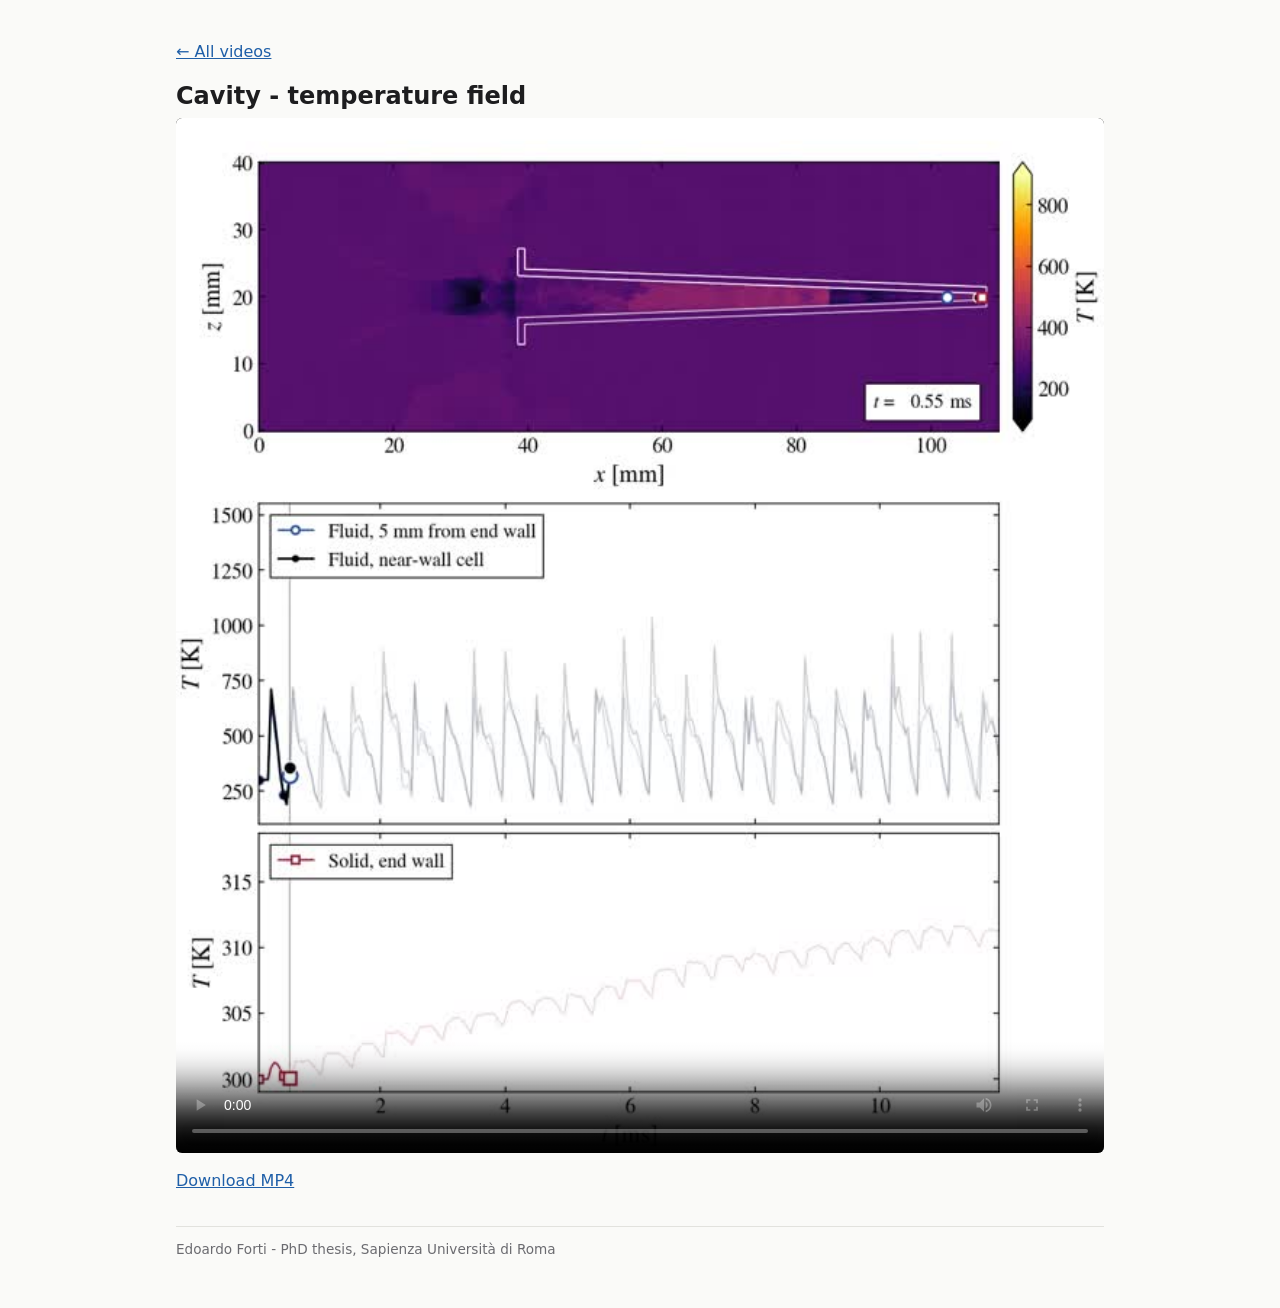
==== cavity/index.html @ 97ab902f "Add thesis videos site and LaTeX QR snippet Co-Authored-By: Claude Opus 5.5 <noreply@anthropic.com>" ====
<!doctype html>
<html lang="en"><head>
<meta charset="utf-8"><meta name="viewport" content="width=device-width,initial-scale=1">
<title>Cavity - temperature field</title>
<link rel="stylesheet" href="../style.css">
</head><body><main>
<header><p><a href="../">&larr; All videos</a></p>
<h1>Cavity - temperature field</h1></header>
<video controls playsinline preload="metadata" poster="../videos/T_cavity_fixed.jpg">
  <source src="../videos/T_cavity_fixed.mp4" type="video/mp4">
  <a href="../videos/T_cavity_fixed.mp4">Download the video</a>
</video>

<p><a href="../videos/T_cavity_fixed.mp4" download>Download MP4</a></p>
<footer>Edoardo Forti - PhD thesis, Sapienza Università di Roma</footer>
</main></body></html>
---- style.css ----
:root{--bg:#fafaf8;--fg:#1d1d1f;--muted:#6b6b70;--line:#e2e2de;--accent:#1f5fa8}
@media (prefers-color-scheme:dark){:root{--bg:#141416;--fg:#ececee;--muted:#9a9aa2;--line:#2c2c30;--accent:#7fb0ec}}
*{box-sizing:border-box}
body{margin:0;background:var(--bg);color:var(--fg);font:16px/1.55 system-ui,-apple-system,"Segoe UI",Roboto,sans-serif}
main{max-width:960px;margin:0 auto;padding:24px 16px 48px}
header p,.desc,footer{color:var(--muted)}
h1{font-size:1.5rem;margin:.2em 0 .3em;line-height:1.25}
a{color:var(--accent)}
video{width:100%;height:auto;background:#000;border-radius:6px;display:block}
.desc{margin:1em 0}
ul{list-style:none;padding:0;display:grid;gap:16px;grid-template-columns:repeat(auto-fill,minmax(260px,1fr))}
li a{display:block;text-decoration:none;color:var(--fg);border:1px solid var(--line);border-radius:8px;overflow:hidden}
li img{width:100%;display:block;aspect-ratio:16/9;object-fit:cover;background:#000}
li span{display:block;padding:10px 12px;font-weight:500}
footer{margin-top:32px;font-size:.85rem;border-top:1px solid var(--line);padding-top:12px}
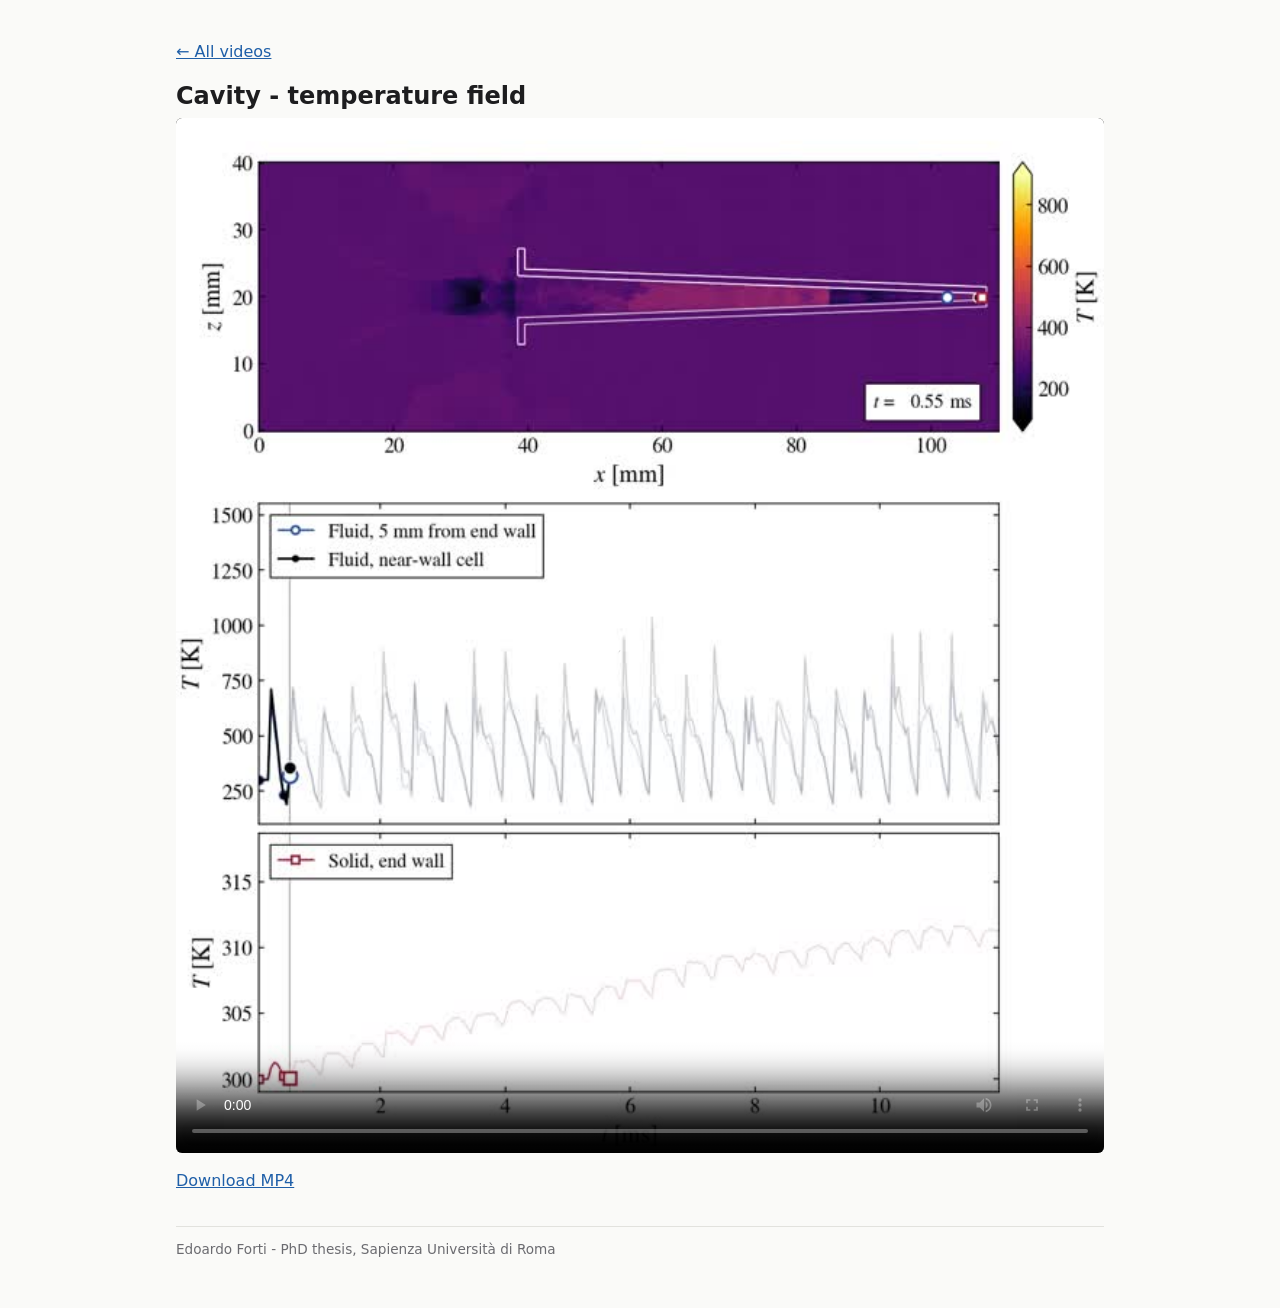
==== commit a6338d67: "Version video URLs so browsers fetch updated files Co-Authored-By: Claude Opus 5.5 <noreply@anthropi" ====
--- a/cavity/index.html
+++ b/cavity/index.html
@@ -6,11 +6,11 @@
 </head><body><main>
 <header><p><a href="../">&larr; All videos</a></p>
 <h1>Cavity - temperature field</h1></header>
-<video controls playsinline preload="metadata" poster="../videos/T_cavity_fixed.jpg">
-  <source src="../videos/T_cavity_fixed.mp4" type="video/mp4">
-  <a href="../videos/T_cavity_fixed.mp4">Download the video</a>
+<video controls playsinline preload="metadata" poster="../videos/T_cavity_fixed.jpg?v=e31a4147">
+  <source src="../videos/T_cavity_fixed.mp4?v=68f68b02" type="video/mp4">
+  <a href="../videos/T_cavity_fixed.mp4?v=68f68b02">Download the video</a>
 </video>
 
-<p><a href="../videos/T_cavity_fixed.mp4" download>Download MP4</a></p>
+<p><a href="../videos/T_cavity_fixed.mp4?v=68f68b02" download>Download MP4</a></p>
 <footer>Edoardo Forti - PhD thesis, Sapienza Università di Roma</footer>
 </main></body></html>
